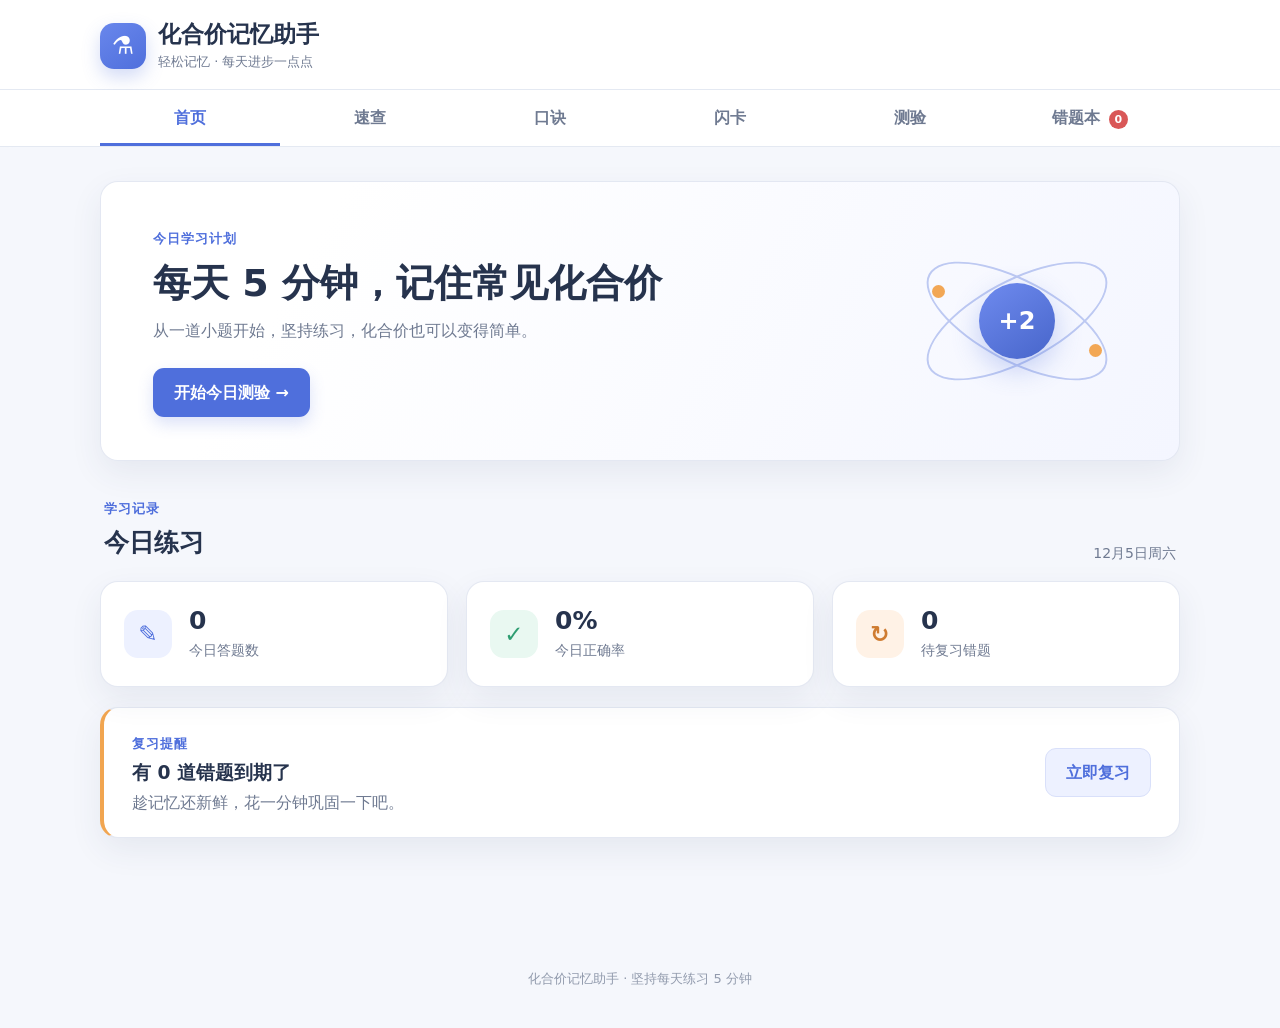
==== index.html @ 637865f2 "Build chemistry valence practice MVP" ====
<!doctype html>
<html lang="zh-CN">
<head>
  <meta charset="UTF-8">
  <meta name="viewport" content="width=device-width, initial-scale=1.0">
  <meta name="description" content="面向初中生的化合价速查、背诵与测验工具">
  <title>化合价记忆助手</title>
  <link rel="stylesheet" href="style.css">
</head>
<body>
  <header class="app-header">
    <div class="brand">
      <span class="brand-icon" aria-hidden="true">⚗</span>
      <div>
        <h1>化合价记忆助手</h1>
        <p>轻松记忆 · 每天进步一点点</p>
      </div>
    </div>
  </header>

  <nav class="tab-bar" aria-label="主要功能">
    <div class="tab-scroll">
      <button class="tab active" data-tab="home" aria-selected="true">首页</button>
      <button class="tab" data-tab="reference" aria-selected="false">速查</button>
      <button class="tab" data-tab="mnemonic" aria-selected="false">口诀</button>
      <button class="tab" data-tab="flashcards" aria-selected="false">闪卡</button>
      <button class="tab" data-tab="quiz" aria-selected="false">测验</button>
      <button class="tab" data-tab="mistakes" aria-selected="false">
        错题本 <span id="mistake-badge" class="tab-badge" hidden>0</span>
      </button>
    </div>
  </nav>

  <main class="container">
    <section id="home" class="page active" aria-labelledby="home-title">
      <div class="hero card">
        <div class="hero-copy">
          <span class="eyebrow">今日学习计划</span>
          <h2 id="home-title">每天 5 分钟，记住常见化合价</h2>
          <p>从一道小题开始，坚持练习，化合价也可以变得简单。</p>
          <button class="button primary" id="start-quiz">开始今日测验 <span>→</span></button>
        </div>
        <div class="hero-visual" aria-hidden="true">
          <div class="atom-orbit orbit-one"></div>
          <div class="atom-orbit orbit-two"></div>
          <div class="atom-core">+2</div>
          <span class="electron e-one"></span>
          <span class="electron e-two"></span>
        </div>
      </div>

      <div class="section-heading">
        <div>
          <span class="eyebrow">学习记录</span>
          <h2>今日练习</h2>
        </div>
        <span id="today-date" class="date-label"></span>
      </div>
      <div class="stats-grid">
        <article class="stat-card card">
          <div class="stat-icon blue">✎</div>
          <div><strong id="today-total">0</strong><span>今日答题数</span></div>
        </article>
        <article class="stat-card card">
          <div class="stat-icon green">✓</div>
          <div><strong id="today-accuracy">0%</strong><span>今日正确率</span></div>
        </article>
        <article class="stat-card card">
          <div class="stat-icon orange">↻</div>
          <div><strong id="mistake-total">0</strong><span>待复习错题</span></div>
        </article>
      </div>

      <div id="due-review-card" class="due-card card" hidden>
        <div>
          <span class="eyebrow">复习提醒</span>
          <h3>有 <span id="due-count">0</span> 道错题到期了</h3>
          <p>趁记忆还新鲜，花一分钟巩固一下吧。</p>
        </div>
        <button class="button secondary" id="review-due">立即复习</button>
      </div>
    </section>

    <section id="reference" class="page" aria-labelledby="reference-title">
      <div class="page-intro">
        <span class="eyebrow">随用随查</span>
        <h2 id="reference-title">化合价速查表</h2>
        <p>按类别整理常见元素和原子团，颜色帮助你快速区分正负价。</p>
      </div>
      <div id="reference-content"></div>
    </section>

    <section id="mnemonic" class="page" aria-labelledby="mnemonic-title">
      <div class="page-intro intro-row">
        <div>
          <span class="eyebrow">朗读三遍更好记</span>
          <h2 id="mnemonic-title">化合价口诀</h2>
          <p>先尝试自己回忆，再打开解释检查。</p>
        </div>
        <button class="button ghost" id="toggle-explanations">隐藏全部解释</button>
      </div>
      <div id="mnemonic-list" class="mnemonic-list"></div>
      <aside class="tip-card">
        <strong>背诵小技巧</strong>
        <p>口诀记的是常见化合价，遇到可变价元素时还要结合具体化合物判断。</p>
      </aside>
    </section>

    <section id="flashcards" class="page" aria-labelledby="flashcard-title">
      <div class="page-intro centered">
        <span class="eyebrow">快速自测</span>
        <h2 id="flashcard-title">翻一翻，记一记</h2>
        <p>看到符号后先在心里回答，再点击显示答案。</p>
      </div>
      <div class="study-panel">
        <div class="flashcard" id="flashcard">
          <span id="flash-type" class="chip">常见元素</span>
          <div id="flash-symbol" class="flash-symbol">Na</div>
          <div id="flash-name" class="flash-name">钠</div>
          <div id="flash-answer" class="flash-answer" hidden>
            <span>常见化合价</span>
            <strong>+1</strong>
          </div>
          <p id="flash-prompt" class="flash-prompt">它的常见化合价是什么？</p>
        </div>
        <button id="show-answer" class="button primary wide">显示答案</button>
        <div id="flash-actions" class="button-row" hidden>
          <button id="flash-known" class="button success">记住了</button>
          <button id="flash-unknown" class="button warning">不熟悉</button>
          <button id="flash-next" class="button secondary">下一张</button>
        </div>
        <p id="flash-feedback" class="inline-feedback" aria-live="polite"></p>
      </div>
    </section>

    <section id="quiz" class="page" aria-labelledby="quiz-title">
      <div class="page-intro intro-row">
        <div>
          <span class="eyebrow">填空挑战</span>
          <h2 id="quiz-title">化合价测验</h2>
          <p id="quiz-source">随机抽题，认真填写每一个正负号。</p>
        </div>
        <div class="quiz-stats">
          <span>连续答对 <strong id="quiz-streak">0</strong></span>
          <span>正确率 <strong id="quiz-accuracy">0%</strong></span>
          <span>共 <strong id="quiz-total">0</strong> 题</span>
        </div>
      </div>

      <div class="quiz-card card">
        <span id="quiz-type" class="chip">常见元素</span>
        <p class="question-label">请填写下面项目的常见化合价</p>
        <div id="quiz-symbol" class="quiz-symbol">Na</div>
        <div id="quiz-name" class="quiz-name">钠</div>
        <label for="quiz-input">你的答案</label>
        <input id="quiz-input" type="text" inputmode="text" autocomplete="off"
               placeholder="例如：+1 或 +2/+3">
        <p class="input-help">可变价可用 “/”、逗号或空格分隔</p>
        <div id="quiz-feedback" class="feedback" hidden aria-live="polite"></div>
        <button id="submit-answer" class="button primary wide">提交答案</button>
        <button id="next-question" class="button secondary wide" hidden>下一题</button>
      </div>
    </section>

    <section id="mistakes" class="page" aria-labelledby="mistakes-title">
      <div class="page-intro intro-row">
        <div>
          <span class="eyebrow">遗忘曲线复习</span>
          <h2 id="mistakes-title">错题本</h2>
          <p>系统会根据掌握程度，自动安排合适的复习时间。</p>
        </div>
        <div class="legend">
          <span><i class="dot due"></i>待复习</span>
          <span><i class="dot waiting"></i>未到期</span>
        </div>
      </div>
      <div id="mistakes-list" class="mistakes-list"></div>
      <div id="empty-mistakes" class="empty-state card" hidden>
        <div class="empty-icon">✓</div>
        <h3>暂时没有错题</h3>
        <p>太棒了！继续练习，保持现在的状态吧。</p>
        <button class="button primary" data-go-tab="quiz">去做测验</button>
      </div>
    </section>
  </main>

  <footer>
    <p>化合价记忆助手 · 坚持每天练习 5 分钟</p>
  </footer>
  <script src="app.js"></script>
</body>
</html>
---- style.css ----
:root {
  --primary: #4f6fdc;
  --primary-dark: #3d59bd;
  --primary-soft: #edf1ff;
  --ink: #26334d;
  --muted: #6f7a91;
  --line: #e4e9f2;
  --surface: #ffffff;
  --background: #f5f7fc;
  --green: #2e9d71;
  --green-soft: #e9f8f1;
  --red: #d95757;
  --red-soft: #fff0f0;
  --yellow: #b97816;
  --yellow-soft: #fff7e5;
  --shadow: 0 12px 32px rgba(45, 59, 96, 0.08);
  --radius: 18px;
}

* { box-sizing: border-box; }

html { scroll-behavior: smooth; }

body {
  margin: 0;
  color: var(--ink);
  background: var(--background);
  font-family: "PingFang SC", "Microsoft YaHei", system-ui, -apple-system, sans-serif;
  line-height: 1.6;
}

button, input { font: inherit; }
button { cursor: pointer; }

.app-header {
  background: var(--surface);
  border-bottom: 1px solid var(--line);
}

.brand {
  width: min(1080px, calc(100% - 32px));
  margin: auto;
  padding: 20px 0 16px;
  display: flex;
  align-items: center;
  gap: 12px;
}

.brand-icon {
  width: 46px;
  height: 46px;
  display: grid;
  place-items: center;
  border-radius: 14px;
  color: white;
  background: linear-gradient(145deg, #6987ec, var(--primary));
  font-size: 25px;
  box-shadow: 0 8px 18px rgba(79, 111, 220, .25);
}

.brand h1 { margin: 0; font-size: 23px; line-height: 1.3; }
.brand p { margin: 2px 0 0; color: var(--muted); font-size: 13px; }

.tab-bar {
  position: sticky;
  top: 0;
  z-index: 20;
  background: rgba(255,255,255,.96);
  border-bottom: 1px solid var(--line);
  backdrop-filter: blur(8px);
}

.tab-scroll {
  width: min(1080px, 100%);
  margin: auto;
  display: flex;
  overflow-x: auto;
  scrollbar-width: none;
}
.tab-scroll::-webkit-scrollbar { display: none; }

.tab {
  position: relative;
  flex: 1;
  min-width: 84px;
  padding: 15px 14px 13px;
  color: var(--muted);
  background: transparent;
  border: 0;
  border-bottom: 3px solid transparent;
  font-weight: 600;
  white-space: nowrap;
}

.tab:hover { color: var(--primary); background: #fafbff; }
.tab.active { color: var(--primary); border-bottom-color: var(--primary); }

.tab-badge {
  display: inline-grid;
  place-items: center;
  min-width: 19px;
  height: 19px;
  margin-left: 3px;
  padding: 0 5px;
  border-radius: 10px;
  color: white;
  background: var(--red);
  font-size: 11px;
}

.container {
  width: min(1080px, calc(100% - 32px));
  min-height: calc(100vh - 220px);
  margin: 34px auto 70px;
}

.page { display: none; }
.page.active { display: block; animation: appear .2s ease-out; }
@keyframes appear { from { opacity: .35; transform: translateY(4px); } }

.card {
  background: var(--surface);
  border: 1px solid rgba(225, 230, 241, .9);
  border-radius: var(--radius);
  box-shadow: var(--shadow);
}

.hero {
  min-height: 280px;
  padding: 42px 52px;
  display: flex;
  align-items: center;
  justify-content: space-between;
  overflow: hidden;
  background: linear-gradient(120deg, #fff 20%, #f4f6ff 100%);
}

.hero-copy { max-width: 610px; position: relative; z-index: 2; }
.eyebrow {
  color: var(--primary);
  font-size: 13px;
  font-weight: 700;
  letter-spacing: .08em;
}

.hero h2 { margin: 7px 0 9px; font-size: clamp(27px, 4vw, 38px); line-height: 1.35; }
.hero p, .page-intro p { margin: 0 0 24px; color: var(--muted); }

.hero-visual {
  position: relative;
  flex: 0 0 220px;
  height: 190px;
  margin-left: 25px;
}

.atom-core {
  position: absolute;
  inset: 0;
  width: 76px;
  height: 76px;
  margin: auto;
  display: grid;
  place-items: center;
  border-radius: 50%;
  color: white;
  background: linear-gradient(145deg, #6f8bef, #4765ca);
  font-size: 24px;
  font-weight: 800;
  box-shadow: 0 10px 28px rgba(79,111,220,.32);
}

.atom-orbit {
  position: absolute;
  inset: 0;
  margin: auto;
  width: 200px;
  height: 82px;
  border: 2px solid #bdc9f2;
  border-radius: 50%;
}
.orbit-one { transform: rotate(28deg); }
.orbit-two { transform: rotate(-28deg); }
.electron { position: absolute; width: 13px; height: 13px; border-radius: 50%; background: #f2a755; }
.e-one { left: 25px; top: 59px; }
.e-two { right: 25px; bottom: 59px; }

.button {
  padding: 11px 20px;
  border: 1px solid transparent;
  border-radius: 11px;
  font-weight: 700;
  transition: transform .15s, background .15s, box-shadow .15s;
}
.button:hover { transform: translateY(-1px); }
.button:disabled { cursor: not-allowed; opacity: .6; transform: none; }
.button.primary { color: white; background: var(--primary); box-shadow: 0 7px 16px rgba(79,111,220,.2); }
.button.primary:hover { background: var(--primary-dark); }
.button.secondary { color: var(--primary); background: var(--primary-soft); border-color: #d9e0fa; }
.button.success { color: var(--green); background: var(--green-soft); }
.button.warning { color: var(--yellow); background: var(--yellow-soft); }
.button.ghost { color: var(--primary); background: white; border-color: var(--line); }
.button.danger-ghost { color: var(--red); background: white; border-color: #f1dede; }
.button.wide { width: 100%; }

.section-heading, .intro-row {
  display: flex;
  align-items: flex-end;
  justify-content: space-between;
  gap: 20px;
}
.section-heading { margin: 34px 4px 16px; }
.section-heading h2, .page-intro h2 { margin: 2px 0; font-size: 25px; }
.date-label { color: var(--muted); font-size: 14px; }

.stats-grid { display: grid; grid-template-columns: repeat(3, 1fr); gap: 18px; }
.stat-card { padding: 23px; display: flex; align-items: center; gap: 17px; }
.stat-icon {
  width: 48px;
  height: 48px;
  display: grid;
  place-items: center;
  border-radius: 14px;
  font-size: 23px;
  font-weight: bold;
}
.stat-icon.blue { color: var(--primary); background: var(--primary-soft); }
.stat-icon.green { color: var(--green); background: var(--green-soft); }
.stat-icon.orange { color: #cf7c31; background: #fff2e6; }
.stat-card strong { display: block; font-size: 25px; line-height: 1.3; }
.stat-card span { color: var(--muted); font-size: 14px; }

.due-card {
  margin-top: 20px;
  padding: 22px 28px;
  display: flex;
  align-items: center;
  justify-content: space-between;
  border-left: 4px solid #f1a550;
}
.due-card h3 { margin: 2px 0; }
.due-card p { margin: 0; color: var(--muted); }

.page-intro { margin: 3px 4px 30px; }
.page-intro.centered { text-align: center; }
.page-intro.centered p { margin-bottom: 0; }

.reference-section { margin-bottom: 32px; }
.category-title { display: flex; align-items: center; gap: 10px; margin: 0 0 15px 3px; }
.category-title h3 { margin: 0; font-size: 19px; }
.category-title span { color: var(--muted); font-size: 13px; }
.reference-grid { display: grid; grid-template-columns: repeat(5, 1fr); gap: 13px; }
.reference-card {
  position: relative;
  min-height: 145px;
  padding: 20px 15px 16px;
  text-align: center;
  background: white;
  border: 1px solid var(--line);
  border-radius: 15px;
  transition: transform .15s, box-shadow .15s;
}
.reference-card:hover { transform: translateY(-2px); box-shadow: var(--shadow); }
.reference-symbol { font-family: Georgia, serif; font-size: 32px; font-weight: bold; line-height: 1.2; }
.reference-name { color: var(--muted); font-size: 13px; }
.valence { margin-top: 12px; color: var(--primary); font-size: 18px; font-weight: 800; }
.variable-label {
  position: absolute;
  top: 8px;
  right: 8px;
  padding: 2px 6px;
  color: var(--yellow);
  background: var(--yellow-soft);
  border-radius: 7px;
  font-size: 10px;
}

.mnemonic-list { display: grid; gap: 14px; }
.mnemonic-card {
  padding: 20px 24px;
  display: grid;
  grid-template-columns: 42px 1fr auto;
  align-items: center;
  gap: 15px;
  background: white;
  border: 1px solid var(--line);
  border-radius: 15px;
}
.mnemonic-number {
  width: 38px;
  height: 38px;
  display: grid;
  place-items: center;
  color: var(--primary);
  background: var(--primary-soft);
  border-radius: 11px;
  font-weight: 800;
}
.mnemonic-line { margin: 0; font-size: 21px; font-weight: 800; letter-spacing: .08em; }
.mnemonic-explanation { margin: 4px 0 0; color: var(--muted); font-size: 14px; }
.mnemonic-card:nth-child(even) .mnemonic-number { color: var(--green); background: var(--green-soft); }
.tip-card {
  margin-top: 22px;
  padding: 18px 23px;
  color: #775c28;
  background: var(--yellow-soft);
  border: 1px solid #f2dfb9;
  border-radius: 14px;
}
.tip-card p { margin: 3px 0 0; }

.study-panel { width: min(540px, 100%); margin: 27px auto; }
.flashcard {
  min-height: 340px;
  margin-bottom: 18px;
  padding: 28px;
  display: flex;
  flex-direction: column;
  align-items: center;
  justify-content: center;
  background: white;
  border: 1px solid var(--line);
  border-radius: 22px;
  box-shadow: 0 18px 45px rgba(45,59,96,.1);
}
.chip {
  display: inline-block;
  padding: 4px 10px;
  color: var(--primary);
  background: var(--primary-soft);
  border-radius: 20px;
  font-size: 12px;
  font-weight: 700;
}
.flashcard .chip { position: absolute; align-self: flex-start; margin-top: -275px; }
.flash-symbol, .quiz-symbol { font-family: Georgia, serif; font-size: 76px; font-weight: bold; line-height: 1.15; }
.flash-name, .quiz-name { color: var(--muted); }
.flash-answer { margin-top: 21px; text-align: center; }
.flash-answer span { display: block; color: var(--muted); font-size: 13px; }
.flash-answer strong { color: var(--primary); font-size: 31px; }
.flash-prompt { margin: 17px 0 0; color: var(--muted); font-size: 14px; }
.button-row { display: grid; grid-template-columns: 1fr 1fr 1fr; gap: 10px; }
.inline-feedback { min-height: 25px; margin: 12px 0 0; text-align: center; color: var(--muted); }

.quiz-stats {
  display: flex;
  gap: 10px;
  flex-wrap: wrap;
}
.quiz-stats span { padding: 7px 11px; color: var(--muted); background: white; border: 1px solid var(--line); border-radius: 9px; font-size: 13px; }
.quiz-stats strong { color: var(--primary); }
.quiz-card { width: min(600px, 100%); margin: 10px auto; padding: 34px 44px 40px; text-align: center; }
.question-label { margin: 24px 0 4px; color: var(--muted); }
.quiz-name { margin-bottom: 27px; }
.quiz-card label { display: block; margin-bottom: 8px; text-align: left; font-size: 14px; font-weight: 700; }
.quiz-card input {
  width: 100%;
  padding: 14px;
  color: var(--ink);
  background: #fafbfe;
  border: 2px solid var(--line);
  border-radius: 11px;
  outline: none;
  text-align: center;
  font-size: 18px;
}
.quiz-card input:focus { border-color: #9eafea; box-shadow: 0 0 0 4px var(--primary-soft); }
.input-help { margin: 6px 0 18px; color: var(--muted); text-align: left; font-size: 12px; }
.feedback { margin: 0 0 16px; padding: 12px 15px; border-radius: 10px; font-weight: 700; }
.feedback.correct { color: var(--green); background: var(--green-soft); }
.feedback.incorrect { color: var(--red); background: var(--red-soft); }
.feedback.partial { color: var(--yellow); background: var(--yellow-soft); }
#next-question { margin-top: 10px; }

.legend { display: flex; gap: 15px; color: var(--muted); font-size: 13px; }
.dot { display: inline-block; width: 8px; height: 8px; margin-right: 5px; border-radius: 50%; }
.dot.due { background: var(--red); }
.dot.waiting { background: #8b9ac5; }
.mistakes-list { display: grid; gap: 13px; }
.mistake-card {
  display: grid;
  grid-template-columns: 80px 1fr auto;
  align-items: center;
  gap: 20px;
  padding: 20px 23px;
  background: white;
  border: 1px solid var(--line);
  border-left: 4px solid #9aa8cf;
  border-radius: 15px;
}
.mistake-card.is-due { border-left-color: var(--red); }
.mistake-symbol { text-align: center; font-family: Georgia, serif; font-size: 34px; font-weight: bold; }
.mistake-info h3 { margin: 0; font-size: 16px; }
.mistake-info p { margin: 3px 0 7px; color: var(--muted); font-size: 13px; }
.review-progress { display: flex; align-items: center; gap: 8px; }
.level-bar { width: 130px; height: 6px; overflow: hidden; background: #ebedf4; border-radius: 5px; }
.level-fill { height: 100%; background: var(--green); border-radius: 5px; }
.review-progress span { color: var(--muted); font-size: 11px; }
.mistake-actions { display: flex; gap: 8px; }
.mistake-actions .button { padding: 8px 13px; font-size: 13px; }
.empty-state { padding: 60px 20px; text-align: center; }
.empty-icon { width: 58px; height: 58px; margin: auto; display: grid; place-items: center; border-radius: 50%; color: var(--green); background: var(--green-soft); font-size: 28px; }
.empty-state h3 { margin-bottom: 3px; }
.empty-state p { margin: 0 0 20px; color: var(--muted); }

footer { padding: 25px; color: #929bad; text-align: center; font-size: 13px; }

@media (max-width: 800px) {
  .hero { padding: 35px; }
  .hero-visual { flex-basis: 170px; transform: scale(.8); }
  .reference-grid { grid-template-columns: repeat(3, 1fr); }
  .stats-grid { gap: 10px; }
  .stat-card { padding: 17px 13px; gap: 10px; }
  .stat-icon { width: 40px; height: 40px; }
  .mistake-card { grid-template-columns: 65px 1fr; }
  .mistake-actions { grid-column: 1 / -1; justify-content: flex-end; }
}

@media (max-width: 600px) {
  .brand { padding: 14px 0 12px; }
  .brand-icon { width: 40px; height: 40px; font-size: 21px; }
  .brand h1 { font-size: 19px; }
  .container { width: min(100% - 22px, 1080px); margin-top: 22px; }
  .hero { min-height: 0; padding: 28px 23px; }
  .hero h2 { font-size: 27px; }
  .hero-visual { display: none; }
  .stats-grid { grid-template-columns: 1fr; }
  .stat-card { padding: 16px 20px; }
  .section-heading, .intro-row { align-items: flex-start; flex-direction: column; }
  .page-intro { margin-bottom: 22px; }
  .page-intro p { margin-bottom: 0; }
  .due-card { align-items: flex-start; flex-direction: column; gap: 16px; }
  .reference-grid { grid-template-columns: repeat(2, 1fr); gap: 9px; }
  .reference-card { min-height: 135px; }
  .mnemonic-card { grid-template-columns: 35px 1fr; padding: 17px 15px; gap: 11px; }
  .mnemonic-number { width: 34px; height: 34px; }
  .mnemonic-line { font-size: 18px; }
  .mnemonic-card > .button { grid-column: 2; justify-self: start; padding: 5px 10px; font-size: 12px; }
  .flashcard { min-height: 315px; }
  .flashcard .chip { margin-top: -250px; }
  .button-row { grid-template-columns: 1fr 1fr; }
  #flash-next { grid-column: 1 / -1; }
  .quiz-card { padding: 27px 20px 30px; }
  .quiz-stats { width: 100%; }
  .quiz-stats span { flex: 1; text-align: center; white-space: nowrap; }
  .mistake-card { grid-template-columns: 58px 1fr; padding: 17px 14px; gap: 12px; }
  .mistake-symbol { font-size: 29px; }
  .mistake-actions { justify-content: stretch; }
  .mistake-actions .button { flex: 1; }
  .legend { margin-top: -8px; }
}
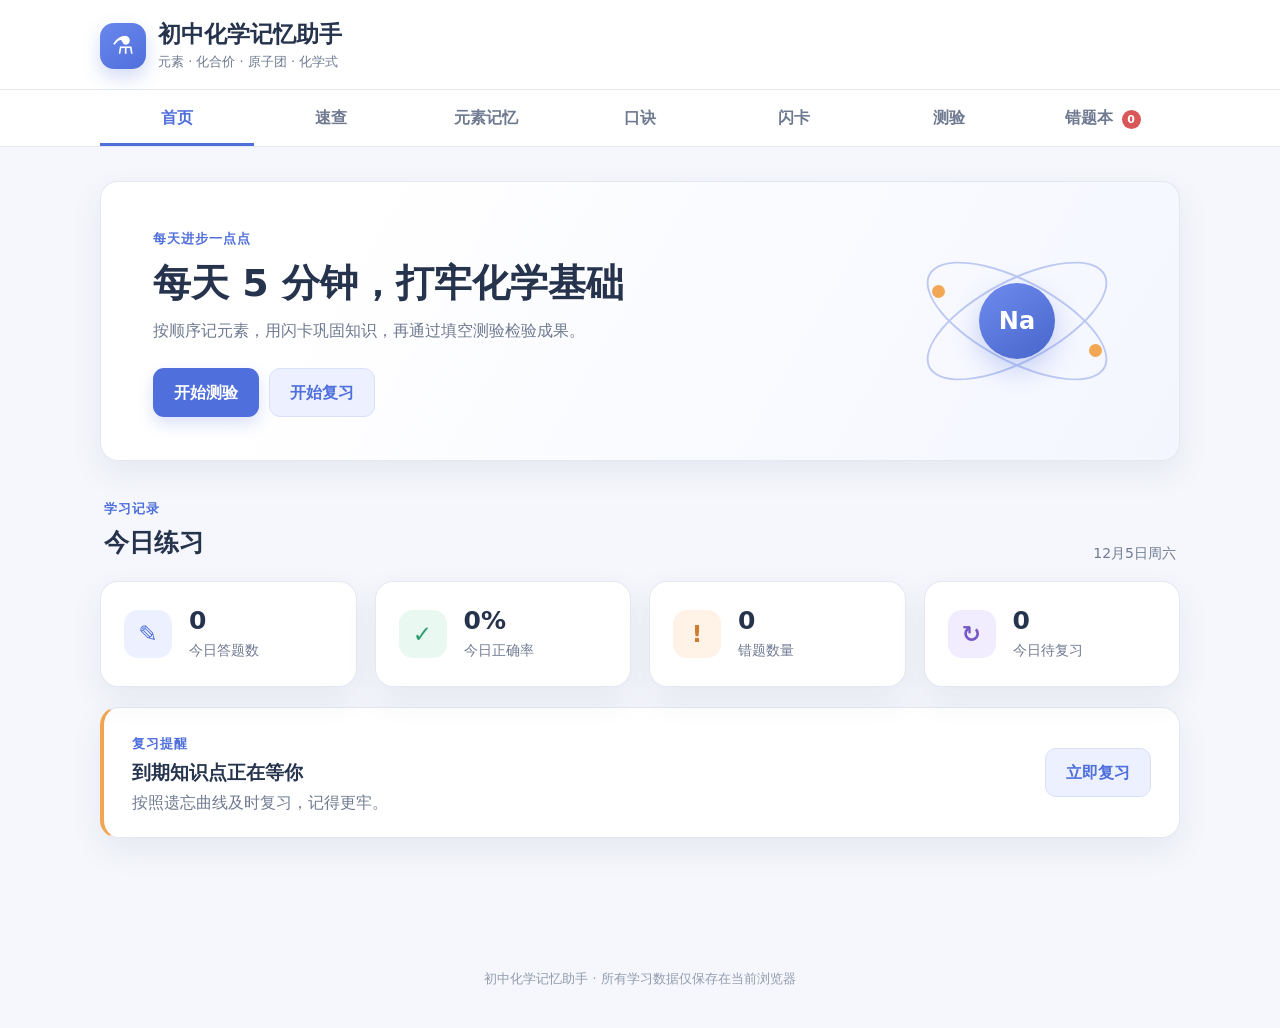
==== commit f4358770: "Expand app into complete chemistry memory MVP" ====
--- a/index.html
+++ b/index.html
@@ -3,125 +3,126 @@
 <head>
   <meta charset="UTF-8">
   <meta name="viewport" content="width=device-width, initial-scale=1.0">
-  <meta name="description" content="面向初中生的化合价速查、背诵与测验工具">
-  <title>化合价记忆助手</title>
+  <meta name="description" content="面向初中生的元素、化合价、原子团和化学式记忆工具">
+  <title>初中化学记忆助手</title>
   <link rel="stylesheet" href="style.css">
 </head>
 <body>
   <header class="app-header">
     <div class="brand">
       <span class="brand-icon" aria-hidden="true">⚗</span>
-      <div>
-        <h1>化合价记忆助手</h1>
-        <p>轻松记忆 · 每天进步一点点</p>
-      </div>
+      <div><h1>初中化学记忆助手</h1><p>元素 · 化合价 · 原子团 · 化学式</p></div>
     </div>
   </header>
 
   <nav class="tab-bar" aria-label="主要功能">
     <div class="tab-scroll">
-      <button class="tab active" data-tab="home" aria-selected="true">首页</button>
-      <button class="tab" data-tab="reference" aria-selected="false">速查</button>
-      <button class="tab" data-tab="mnemonic" aria-selected="false">口诀</button>
-      <button class="tab" data-tab="flashcards" aria-selected="false">闪卡</button>
-      <button class="tab" data-tab="quiz" aria-selected="false">测验</button>
-      <button class="tab" data-tab="mistakes" aria-selected="false">
-        错题本 <span id="mistake-badge" class="tab-badge" hidden>0</span>
-      </button>
+      <button class="tab active" data-tab="home">首页</button>
+      <button class="tab" data-tab="reference">速查</button>
+      <button class="tab" data-tab="elements">元素记忆</button>
+      <button class="tab" data-tab="mnemonic">口诀</button>
+      <button class="tab" data-tab="flashcards">闪卡</button>
+      <button class="tab" data-tab="quiz">测验</button>
+      <button class="tab" data-tab="mistakes">错题本 <span id="mistake-badge" class="tab-badge" hidden>0</span></button>
     </div>
   </nav>
 
   <main class="container">
-    <section id="home" class="page active" aria-labelledby="home-title">
+    <section id="home" class="page active">
       <div class="hero card">
         <div class="hero-copy">
-          <span class="eyebrow">今日学习计划</span>
-          <h2 id="home-title">每天 5 分钟，记住常见化合价</h2>
-          <p>从一道小题开始，坚持练习，化合价也可以变得简单。</p>
-          <button class="button primary" id="start-quiz">开始今日测验 <span>→</span></button>
+          <span class="eyebrow">每天进步一点点</span>
+          <h2>每天 5 分钟，打牢化学基础</h2>
+          <p>按顺序记元素，用闪卡巩固知识，再通过填空测验检验成果。</p>
+          <div class="hero-actions">
+            <button class="button primary" data-go-tab="quiz">开始测验</button>
+            <button class="button secondary" id="start-review">开始复习</button>
+          </div>
         </div>
         <div class="hero-visual" aria-hidden="true">
-          <div class="atom-orbit orbit-one"></div>
-          <div class="atom-orbit orbit-two"></div>
-          <div class="atom-core">+2</div>
-          <span class="electron e-one"></span>
-          <span class="electron e-two"></span>
+          <div class="atom-orbit orbit-one"></div><div class="atom-orbit orbit-two"></div>
+          <div class="atom-core">Na</div><span class="electron e-one"></span><span class="electron e-two"></span>
         </div>
       </div>
-
-      <div class="section-heading">
-        <div>
-          <span class="eyebrow">学习记录</span>
-          <h2>今日练习</h2>
-        </div>
-        <span id="today-date" class="date-label"></span>
+      <div class="section-heading"><div><span class="eyebrow">学习记录</span><h2>今日练习</h2></div><span id="today-date" class="date-label"></span></div>
+      <div class="stats-grid stats-four">
+        <article class="stat-card card"><div class="stat-icon blue">✎</div><div><strong id="today-total">0</strong><span>今日答题数</span></div></article>
+        <article class="stat-card card"><div class="stat-icon green">✓</div><div><strong id="today-accuracy">0%</strong><span>今日正确率</span></div></article>
+        <article class="stat-card card"><div class="stat-icon orange">!</div><div><strong id="mistake-total">0</strong><span>错题数量</span></div></article>
+        <article class="stat-card card"><div class="stat-icon purple">↻</div><div><strong id="due-count">0</strong><span>今日待复习</span></div></article>
       </div>
-      <div class="stats-grid">
-        <article class="stat-card card">
-          <div class="stat-icon blue">✎</div>
-          <div><strong id="today-total">0</strong><span>今日答题数</span></div>
-        </article>
-        <article class="stat-card card">
-          <div class="stat-icon green">✓</div>
-          <div><strong id="today-accuracy">0%</strong><span>今日正确率</span></div>
-        </article>
-        <article class="stat-card card">
-          <div class="stat-icon orange">↻</div>
-          <div><strong id="mistake-total">0</strong><span>待复习错题</span></div>
-        </article>
-      </div>
-
       <div id="due-review-card" class="due-card card" hidden>
-        <div>
-          <span class="eyebrow">复习提醒</span>
-          <h3>有 <span id="due-count">0</span> 道错题到期了</h3>
-          <p>趁记忆还新鲜，花一分钟巩固一下吧。</p>
-        </div>
-        <button class="button secondary" id="review-due">立即复习</button>
+        <div><span class="eyebrow">复习提醒</span><h3>到期知识点正在等你</h3><p>按照遗忘曲线及时复习，记得更牢。</p></div>
+        <button class="button secondary" data-go-tab="quiz">立即复习</button>
       </div>
     </section>
 
-    <section id="reference" class="page" aria-labelledby="reference-title">
-      <div class="page-intro">
-        <span class="eyebrow">随用随查</span>
-        <h2 id="reference-title">化合价速查表</h2>
-        <p>按类别整理常见元素和原子团，颜色帮助你快速区分正负价。</p>
+    <section id="reference" class="page">
+      <div class="page-intro"><span class="eyebrow">只查资料，不做训练</span><h2>化学知识速查</h2><p>搜索名称或符号，也可以按知识类别筛选。</p></div>
+      <div class="reference-toolbar card">
+        <label class="search-box"><span>⌕</span><input id="reference-search" type="search" placeholder="搜索：铁、Fe、硫酸根、H2O…"></label>
+        <div id="reference-filters" class="filter-row">
+          <button class="filter active" data-filter="all">全部</button>
+          <button class="filter" data-filter="fixed">固定价</button>
+          <button class="filter" data-filter="variable">可变价</button>
+          <button class="filter" data-filter="radical">原子团</button>
+          <button class="filter" data-filter="formula">化学式</button>
+        </div>
       </div>
       <div id="reference-content"></div>
+      <div id="reference-empty" class="empty-state card" hidden><div class="empty-icon">⌕</div><h3>没有找到相关内容</h3><p>换一个关键词或分类试试。</p></div>
     </section>
 
-    <section id="mnemonic" class="page" aria-labelledby="mnemonic-title">
+    <section id="elements" class="page">
+      <div class="page-intro"><span class="eyebrow">前 20 号元素</span><h2>元素顺序记忆</h2><p>先看顺序卡片，再做填空与顺序挑战，三种训练互不混淆。</p></div>
+      <div class="element-controls card">
+        <strong>顺序卡片</strong>
+        <label><input type="checkbox" id="hide-number"> 隐藏序号</label>
+        <label><input type="checkbox" id="hide-symbol"> 隐藏符号</label>
+        <label><input type="checkbox" id="hide-name"> 隐藏中文</label>
+      </div>
+      <div id="element-grid" class="element-grid"></div>
+      <div class="element-training-grid">
+        <article class="training-card card">
+          <span class="chip">顺序填空</span>
+          <div class="mini-progress" id="element-progress">本轮进度：0 / 0</div>
+          <h3 id="element-question">第 8 号元素是？</h3>
+          <input id="element-answer" class="answer-input" autocomplete="off" placeholder="填写答案">
+          <div id="element-feedback" class="feedback" hidden></div>
+          <button id="element-submit" class="button primary wide">提交</button>
+          <button id="element-next" class="button secondary wide" hidden>下一题</button>
+        </article>
+        <article class="training-card card">
+          <span class="chip challenge-chip">顺序挑战</span>
+          <div class="mini-progress" id="sequence-progress">本轮进度：0 / 0</div>
+          <h3 id="sequence-question">H → He → ___ → Be</h3>
+          <input id="sequence-answer" class="answer-input" autocomplete="off" placeholder="填写缺少的元素符号">
+          <div id="sequence-feedback" class="feedback" hidden></div>
+          <button id="sequence-submit" class="button primary wide">提交</button>
+          <button id="sequence-next" class="button secondary wide" hidden>下一题</button>
+        </article>
+      </div>
+    </section>
+
+    <section id="mnemonic" class="page">
       <div class="page-intro intro-row">
-        <div>
-          <span class="eyebrow">朗读三遍更好记</span>
-          <h2 id="mnemonic-title">化合价口诀</h2>
-          <p>先尝试自己回忆，再打开解释检查。</p>
-        </div>
+        <div><span class="eyebrow">朗读三遍更好记</span><h2>化合价口诀</h2><p>先自己回忆，再展开解释检查。</p></div>
         <button class="button ghost" id="toggle-explanations">隐藏全部解释</button>
       </div>
       <div id="mnemonic-list" class="mnemonic-list"></div>
-      <aside class="tip-card">
-        <strong>背诵小技巧</strong>
-        <p>口诀记的是常见化合价，遇到可变价元素时还要结合具体化合物判断。</p>
-      </aside>
+      <aside class="tip-card"><strong>记忆提醒</strong><p>口诀记录的是常见化合价，具体物质中仍要根据化学式判断。</p></aside>
     </section>
 
-    <section id="flashcards" class="page" aria-labelledby="flashcard-title">
-      <div class="page-intro centered">
-        <span class="eyebrow">快速自测</span>
-        <h2 id="flashcard-title">翻一翻，记一记</h2>
-        <p>看到符号后先在心里回答，再点击显示答案。</p>
-      </div>
+    <section id="flashcards" class="page">
+      <div class="page-intro centered"><span class="eyebrow">快速记忆</span><h2>混合知识闪卡</h2><p>卡片来自化合价、原子团和常见化学式，每轮不重复。</p></div>
       <div class="study-panel">
-        <div class="flashcard" id="flashcard">
-          <span id="flash-type" class="chip">常见元素</span>
-          <div id="flash-symbol" class="flash-symbol">Na</div>
-          <div id="flash-name" class="flash-name">钠</div>
-          <div id="flash-answer" class="flash-answer" hidden>
-            <span>常见化合价</span>
-            <strong>+1</strong>
-          </div>
-          <p id="flash-prompt" class="flash-prompt">它的常见化合价是什么？</p>
+        <div class="round-progress"><span id="flash-round-label">普通学习</span><strong id="flash-progress">本轮进度：0 / 0</strong></div>
+        <div class="flashcard">
+          <span id="flash-type" class="chip">化合价</span>
+          <div id="flash-front" class="flash-symbol">Na</div>
+          <div id="flash-hint" class="flash-name">钠</div>
+          <div id="flash-answer" class="flash-answer" hidden><span>答案</span><strong>+1</strong></div>
+          <p id="flash-prompt" class="flash-prompt">先在心里回答，再显示答案</p>
         </div>
         <button id="show-answer" class="button primary wide">显示答案</button>
         <div id="flash-actions" class="button-row" hidden>
@@ -133,60 +134,42 @@
       </div>
     </section>
 
-    <section id="quiz" class="page" aria-labelledby="quiz-title">
+    <section id="quiz" class="page">
       <div class="page-intro intro-row">
-        <div>
-          <span class="eyebrow">填空挑战</span>
-          <h2 id="quiz-title">化合价测验</h2>
-          <p id="quiz-source">随机抽题，认真填写每一个正负号。</p>
-        </div>
+        <div><span class="eyebrow">核心填空训练</span><h2>综合测验</h2><p id="quiz-source">每轮覆盖全部题型，同一题不会重复。</p></div>
         <div class="quiz-stats">
+          <span><span id="quiz-round-label">普通测验</span> <strong id="quiz-progress">0 / 0</strong></span>
           <span>连续答对 <strong id="quiz-streak">0</strong></span>
           <span>正确率 <strong id="quiz-accuracy">0%</strong></span>
           <span>共 <strong id="quiz-total">0</strong> 题</span>
         </div>
       </div>
-
       <div class="quiz-card card">
-        <span id="quiz-type" class="chip">常见元素</span>
-        <p class="question-label">请填写下面项目的常见化合价</p>
-        <div id="quiz-symbol" class="quiz-symbol">Na</div>
-        <div id="quiz-name" class="quiz-name">钠</div>
+        <span id="quiz-type" class="chip">化合价</span>
+        <p class="question-label">请填写答案</p>
+        <div id="quiz-question" class="quiz-question">请填写 Fe 的常见化合价</div>
         <label for="quiz-input">你的答案</label>
-        <input id="quiz-input" type="text" inputmode="text" autocomplete="off"
-               placeholder="例如：+1 或 +2/+3">
-        <p class="input-help">可变价可用 “/”、逗号或空格分隔</p>
+        <input id="quiz-input" autocomplete="off" placeholder="请输入答案">
+        <p id="quiz-help" class="input-help">可变价可用 “/”、逗号或空格分隔</p>
         <div id="quiz-feedback" class="feedback" hidden aria-live="polite"></div>
         <button id="submit-answer" class="button primary wide">提交答案</button>
         <button id="next-question" class="button secondary wide" hidden>下一题</button>
       </div>
     </section>
 
-    <section id="mistakes" class="page" aria-labelledby="mistakes-title">
+    <section id="mistakes" class="page">
       <div class="page-intro intro-row">
-        <div>
-          <span class="eyebrow">遗忘曲线复习</span>
-          <h2 id="mistakes-title">错题本</h2>
-          <p>系统会根据掌握程度，自动安排合适的复习时间。</p>
-        </div>
-        <div class="legend">
-          <span><i class="dot due"></i>待复习</span>
-          <span><i class="dot waiting"></i>未到期</span>
-        </div>
+        <div><span class="eyebrow">遗忘曲线复习</span><h2>错题本</h2><p>到期错题会在综合测验中优先出现。</p></div>
+        <div class="legend"><span><i class="dot due"></i>待复习</span><span><i class="dot waiting"></i>未到期</span></div>
       </div>
       <div id="mistakes-list" class="mistakes-list"></div>
       <div id="empty-mistakes" class="empty-state card" hidden>
-        <div class="empty-icon">✓</div>
-        <h3>暂时没有错题</h3>
-        <p>太棒了！继续练习，保持现在的状态吧。</p>
+        <div class="empty-icon">✓</div><h3>暂时没有错题</h3><p>继续保持，可以去做一轮综合测验。</p>
         <button class="button primary" data-go-tab="quiz">去做测验</button>
       </div>
     </section>
   </main>
-
-  <footer>
-    <p>化合价记忆助手 · 坚持每天练习 5 分钟</p>
-  </footer>
+  <footer><p>初中化学记忆助手 · 所有学习数据仅保存在当前浏览器</p></footer>
   <script src="app.js"></script>
 </body>
 </html>
--- a/style.css
+++ b/style.css
@@ -145,6 +145,7 @@
 
 .hero h2 { margin: 7px 0 9px; font-size: clamp(27px, 4vw, 38px); line-height: 1.35; }
 .hero p, .page-intro p { margin: 0 0 24px; color: var(--muted); }
+.hero-actions { display: flex; gap: 10px; flex-wrap: wrap; }
 
 .hero-visual {
   position: relative;
@@ -213,6 +214,7 @@
 .date-label { color: var(--muted); font-size: 14px; }
 
 .stats-grid { display: grid; grid-template-columns: repeat(3, 1fr); gap: 18px; }
+.stats-grid.stats-four { grid-template-columns: repeat(4, 1fr); }
 .stat-card { padding: 23px; display: flex; align-items: center; gap: 17px; }
 .stat-icon {
   width: 48px;
@@ -226,6 +228,7 @@
 .stat-icon.blue { color: var(--primary); background: var(--primary-soft); }
 .stat-icon.green { color: var(--green); background: var(--green-soft); }
 .stat-icon.orange { color: #cf7c31; background: #fff2e6; }
+.stat-icon.purple { color: #7659c5; background: #f1edff; }
 .stat-card strong { display: block; font-size: 25px; line-height: 1.3; }
 .stat-card span { color: var(--muted); font-size: 14px; }
 
@@ -245,6 +248,30 @@
 .page-intro.centered p { margin-bottom: 0; }
 
 .reference-section { margin-bottom: 32px; }
+.reference-toolbar { margin-bottom: 28px; padding: 18px; }
+.search-box {
+  display: flex;
+  align-items: center;
+  gap: 9px;
+  padding: 0 14px;
+  background: #f8f9fd;
+  border: 2px solid var(--line);
+  border-radius: 12px;
+}
+.search-box:focus-within { border-color: #aab9ed; box-shadow: 0 0 0 4px var(--primary-soft); }
+.search-box span { color: var(--muted); font-size: 22px; }
+.search-box input { width: 100%; padding: 12px 0; border: 0; outline: 0; background: transparent; color: var(--ink); }
+.filter-row { display: flex; gap: 8px; margin-top: 13px; overflow-x: auto; scrollbar-width: none; }
+.filter {
+  flex: 0 0 auto;
+  padding: 7px 13px;
+  color: var(--muted);
+  background: white;
+  border: 1px solid var(--line);
+  border-radius: 20px;
+  font-weight: 600;
+}
+.filter.active { color: white; background: var(--primary); border-color: var(--primary); }
 .category-title { display: flex; align-items: center; gap: 10px; margin: 0 0 15px 3px; }
 .category-title h3 { margin: 0; font-size: 19px; }
 .category-title span { color: var(--muted); font-size: 13px; }
@@ -259,6 +286,20 @@
   border-radius: 15px;
   transition: transform .15s, box-shadow .15s;
 }
+.reference-card.variable { border-top: 3px solid #eba64d; }
+.reference-card.radical { border-top: 3px solid #58ae8a; }
+.reference-card.formula { border-top: 3px solid #8c73d2; }
+.reference-card.frequent { background: #fffbf3; border-color: #f2dfb9; }
+.reference-tag {
+  position: absolute;
+  top: 8px;
+  right: 8px;
+  padding: 2px 7px;
+  color: var(--primary);
+  background: var(--primary-soft);
+  border-radius: 8px;
+  font-size: 10px;
+}
 .reference-card:hover { transform: translateY(-2px); box-shadow: var(--shadow); }
 .reference-symbol { font-family: Georgia, serif; font-size: 32px; font-weight: bold; line-height: 1.2; }
 .reference-name { color: var(--muted); font-size: 13px; }
@@ -308,7 +349,61 @@
 }
 .tip-card p { margin: 3px 0 0; }
 
+.element-controls {
+  margin-bottom: 16px;
+  padding: 15px 20px;
+  display: flex;
+  align-items: center;
+  gap: 22px;
+  flex-wrap: wrap;
+}
+.element-controls strong { margin-right: auto; }
+.element-controls label { color: var(--muted); font-size: 14px; cursor: pointer; }
+.element-grid { display: grid; grid-template-columns: repeat(10, 1fr); gap: 9px; }
+.element-card {
+  min-height: 112px;
+  padding: 10px 7px;
+  display: flex;
+  flex-direction: column;
+  align-items: center;
+  justify-content: center;
+  background: white;
+  border: 1px solid var(--line);
+  border-radius: 14px;
+}
+.element-card span { align-self: flex-start; color: var(--muted); font-size: 11px; }
+.element-card strong { font-family: Georgia, serif; font-size: 29px; }
+.element-card small { color: var(--muted); }
+.memory-hidden { color: transparent !important; background: #edf0f7; border-radius: 5px; user-select: none; }
+.element-training-grid { margin-top: 22px; display: grid; grid-template-columns: 1fr 1fr; gap: 18px; }
+.training-card { padding: 25px; }
+.training-card h3 { min-height: 58px; margin: 23px 0 13px; font-size: 20px; }
+.challenge-chip { color: #7d5ec7; background: #f1edff; }
+.mini-progress { float: right; color: var(--muted); font-size: 12px; }
+.answer-input {
+  width: 100%;
+  margin-bottom: 12px;
+  padding: 12px;
+  text-align: center;
+  color: var(--ink);
+  background: #fafbfe;
+  border: 2px solid var(--line);
+  border-radius: 10px;
+  outline: 0;
+}
+.answer-input:focus { border-color: #9eafea; box-shadow: 0 0 0 4px var(--primary-soft); }
+.training-card .feedback { margin-bottom: 12px; }
+.training-card .button + .button { margin-top: 8px; }
+
 .study-panel { width: min(540px, 100%); margin: 27px auto; }
+.round-progress {
+  margin: 0 4px 10px;
+  display: flex;
+  justify-content: space-between;
+  color: var(--muted);
+  font-size: 13px;
+}
+.round-progress strong { color: var(--primary); }
 .flashcard {
   min-height: 340px;
   margin-bottom: 18px;
@@ -351,6 +446,7 @@
 .quiz-card { width: min(600px, 100%); margin: 10px auto; padding: 34px 44px 40px; text-align: center; }
 .question-label { margin: 24px 0 4px; color: var(--muted); }
 .quiz-name { margin-bottom: 27px; }
+.quiz-question { min-height: 90px; margin: 12px 0 25px; display: grid; place-items: center; font-size: 25px; font-weight: 800; }
 .quiz-card label { display: block; margin-bottom: 8px; text-align: left; font-size: 14px; font-weight: 700; }
 .quiz-card input {
   width: 100%;
@@ -389,6 +485,15 @@
 }
 .mistake-card.is-due { border-left-color: var(--red); }
 .mistake-symbol { text-align: center; font-family: Georgia, serif; font-size: 34px; font-weight: bold; }
+.mistake-type {
+  padding: 7px 8px;
+  color: var(--primary);
+  background: var(--primary-soft);
+  border-radius: 9px;
+  text-align: center;
+  font-size: 12px;
+  font-weight: 700;
+}
 .mistake-info h3 { margin: 0; font-size: 16px; }
 .mistake-info p { margin: 3px 0 7px; color: var(--muted); font-size: 13px; }
 .review-progress { display: flex; align-items: center; gap: 8px; }
@@ -408,7 +513,9 @@
   .hero { padding: 35px; }
   .hero-visual { flex-basis: 170px; transform: scale(.8); }
   .reference-grid { grid-template-columns: repeat(3, 1fr); }
+  .element-grid { grid-template-columns: repeat(5, 1fr); }
   .stats-grid { gap: 10px; }
+  .stats-grid.stats-four { grid-template-columns: repeat(2, 1fr); }
   .stat-card { padding: 17px 13px; gap: 10px; }
   .stat-icon { width: 40px; height: 40px; }
   .mistake-card { grid-template-columns: 65px 1fr; }
@@ -424,6 +531,7 @@
   .hero h2 { font-size: 27px; }
   .hero-visual { display: none; }
   .stats-grid { grid-template-columns: 1fr; }
+  .stats-grid.stats-four { grid-template-columns: 1fr; }
   .stat-card { padding: 16px 20px; }
   .section-heading, .intro-row { align-items: flex-start; flex-direction: column; }
   .page-intro { margin-bottom: 22px; }
@@ -431,6 +539,11 @@
   .due-card { align-items: flex-start; flex-direction: column; gap: 16px; }
   .reference-grid { grid-template-columns: repeat(2, 1fr); gap: 9px; }
   .reference-card { min-height: 135px; }
+  .element-controls { gap: 12px 17px; }
+  .element-controls strong { flex-basis: 100%; }
+  .element-grid { grid-template-columns: repeat(4, 1fr); gap: 7px; }
+  .element-card { min-height: 98px; }
+  .element-training-grid { grid-template-columns: 1fr; }
   .mnemonic-card { grid-template-columns: 35px 1fr; padding: 17px 15px; gap: 11px; }
   .mnemonic-number { width: 34px; height: 34px; }
   .mnemonic-line { font-size: 18px; }
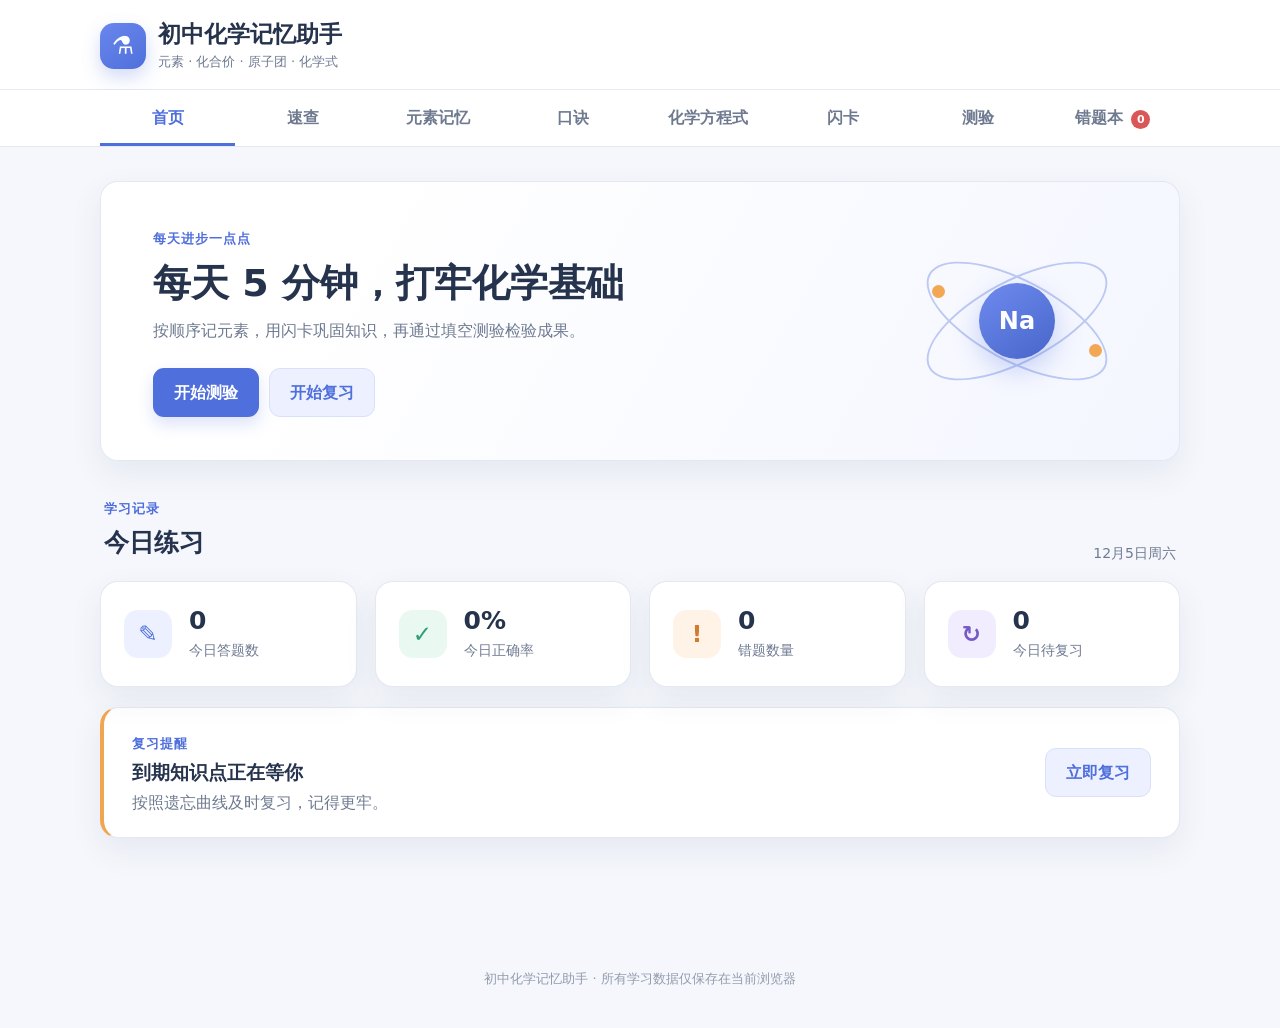
==== commit a5e7f6e5: "Add leveled chemical equation learning" ====
--- a/index.html
+++ b/index.html
@@ -21,6 +21,7 @@
       <button class="tab" data-tab="reference">速查</button>
       <button class="tab" data-tab="elements">元素记忆</button>
       <button class="tab" data-tab="mnemonic">口诀</button>
+      <button class="tab" data-tab="equations">化学方程式</button>
       <button class="tab" data-tab="flashcards">闪卡</button>
       <button class="tab" data-tab="quiz">测验</button>
       <button class="tab" data-tab="mistakes">错题本 <span id="mistake-badge" class="tab-badge" hidden>0</span></button>
@@ -113,6 +114,33 @@
       <aside class="tip-card"><strong>记忆提醒</strong><p>口诀记录的是常见化合价，具体物质中仍要根据化学式判断。</p></aside>
     </section>
 
+    <section id="equations" class="page">
+      <div class="page-intro intro-row">
+        <div>
+          <span class="eyebrow">分级学习 · 逐步解锁</span>
+          <h2>常见化学方程式</h2>
+          <p>默认从 Level 1 开始；本级至少答 8 题且正确率达到 80%，即可解锁下一级。</p>
+        </div>
+        <button class="button primary" id="start-equation-quiz">练习当前等级</button>
+      </div>
+      <div id="equation-levels" class="level-overview"></div>
+      <div class="equation-toolbar card">
+        <div id="equation-filters" class="filter-row">
+          <button class="filter active" data-level="1">Level 1</button>
+          <button class="filter" data-level="2">Level 2</button>
+          <button class="filter" data-level="3">Level 3</button>
+        </div>
+        <span id="equation-filter-note">基础必背</span>
+      </div>
+      <div id="equation-list" class="equation-list"></div>
+      <div id="equation-locked" class="locked-state card" hidden>
+        <div class="lock-icon">🔒</div>
+        <h3>这个等级尚未解锁</h3>
+        <p id="equation-lock-message">先完成上一级练习并达到 80% 正确率。</p>
+        <button class="button secondary" id="practice-unlocked-level">练习已解锁等级</button>
+      </div>
+    </section>
+
     <section id="flashcards" class="page">
       <div class="page-intro centered"><span class="eyebrow">快速记忆</span><h2>混合知识闪卡</h2><p>卡片来自化合价、原子团和常见化学式，每轮不重复。</p></div>
       <div class="study-panel">
--- a/style.css
+++ b/style.css
@@ -348,6 +348,65 @@
   border-radius: 14px;
 }
 .tip-card p { margin: 3px 0 0; }
+
+.level-overview { display: grid; grid-template-columns: repeat(3, 1fr); gap: 14px; margin-bottom: 18px; }
+.level-card { padding: 18px; box-shadow: none; }
+.level-card.locked { opacity: .6; background: #f4f5f8; }
+.level-card-top { display: flex; align-items: center; justify-content: space-between; color: var(--muted); font-size: 12px; }
+.level-card > strong { display: block; margin-top: 13px; font-size: 18px; }
+.level-card p { margin: 3px 0 12px; color: var(--muted); font-size: 13px; }
+.level-badge {
+  display: inline-block;
+  padding: 3px 8px;
+  color: #7254bf;
+  background: #f0ebff;
+  border-radius: 8px;
+  font-size: 11px;
+  font-weight: 800;
+}
+.unlock-bar { height: 6px; overflow: hidden; background: #e8eaf1; border-radius: 5px; }
+.unlock-bar i { display: block; height: 100%; background: var(--green); border-radius: 5px; }
+.equation-toolbar { margin-bottom: 16px; padding: 3px 16px 15px; display: flex; align-items: flex-end; justify-content: space-between; gap: 15px; }
+.equation-toolbar .filter-row { margin-bottom: 0; }
+.equation-toolbar > span { color: var(--muted); font-size: 13px; white-space: nowrap; }
+.filter.is-locked::after { content: " 🔒"; font-size: 10px; }
+.equation-list { display: grid; grid-template-columns: 1fr 1fr; gap: 14px; }
+.equation-card { padding: 20px; box-shadow: none; }
+.equation-heading { display: flex; align-items: flex-start; gap: 12px; }
+.equation-heading h3 { margin: 4px 0 0; font-size: 16px; }
+.equation-index {
+  flex: 0 0 32px;
+  width: 32px;
+  height: 32px;
+  display: grid;
+  place-items: center;
+  color: var(--primary);
+  background: var(--primary-soft);
+  border-radius: 9px;
+  font-weight: 800;
+}
+.equation-expression {
+  margin: 18px 0 14px;
+  padding: 15px 10px;
+  overflow-x: auto;
+  color: #293966;
+  background: #f7f9ff;
+  border: 1px solid #e2e7f8;
+  border-radius: 11px;
+  text-align: center;
+  white-space: nowrap;
+  font-family: Georgia, serif;
+  font-size: 19px;
+  font-weight: 700;
+}
+.equation-card dl { margin: 0; }
+.equation-card dl > div { display: grid; grid-template-columns: 48px 1fr; gap: 7px; margin-top: 7px; }
+.equation-card dt { color: var(--muted); font-size: 13px; }
+.equation-card dd { margin: 0; font-size: 13px; }
+.locked-state { padding: 55px 20px; text-align: center; }
+.lock-icon { font-size: 38px; }
+.locked-state h3 { margin-bottom: 4px; }
+.locked-state p { margin: 0 0 20px; color: var(--muted); }
 
 .element-controls {
   margin-bottom: 16px;
@@ -514,6 +573,7 @@
   .hero-visual { flex-basis: 170px; transform: scale(.8); }
   .reference-grid { grid-template-columns: repeat(3, 1fr); }
   .element-grid { grid-template-columns: repeat(5, 1fr); }
+  .equation-list { grid-template-columns: 1fr; }
   .stats-grid { gap: 10px; }
   .stats-grid.stats-four { grid-template-columns: repeat(2, 1fr); }
   .stat-card { padding: 17px 13px; gap: 10px; }
@@ -544,6 +604,9 @@
   .element-grid { grid-template-columns: repeat(4, 1fr); gap: 7px; }
   .element-card { min-height: 98px; }
   .element-training-grid { grid-template-columns: 1fr; }
+  .level-overview { grid-template-columns: 1fr; }
+  .equation-toolbar { align-items: flex-start; flex-direction: column; padding-top: 5px; }
+  .equation-expression { font-size: 16px; }
   .mnemonic-card { grid-template-columns: 35px 1fr; padding: 17px 15px; gap: 11px; }
   .mnemonic-number { width: 34px; height: 34px; }
   .mnemonic-line { font-size: 18px; }
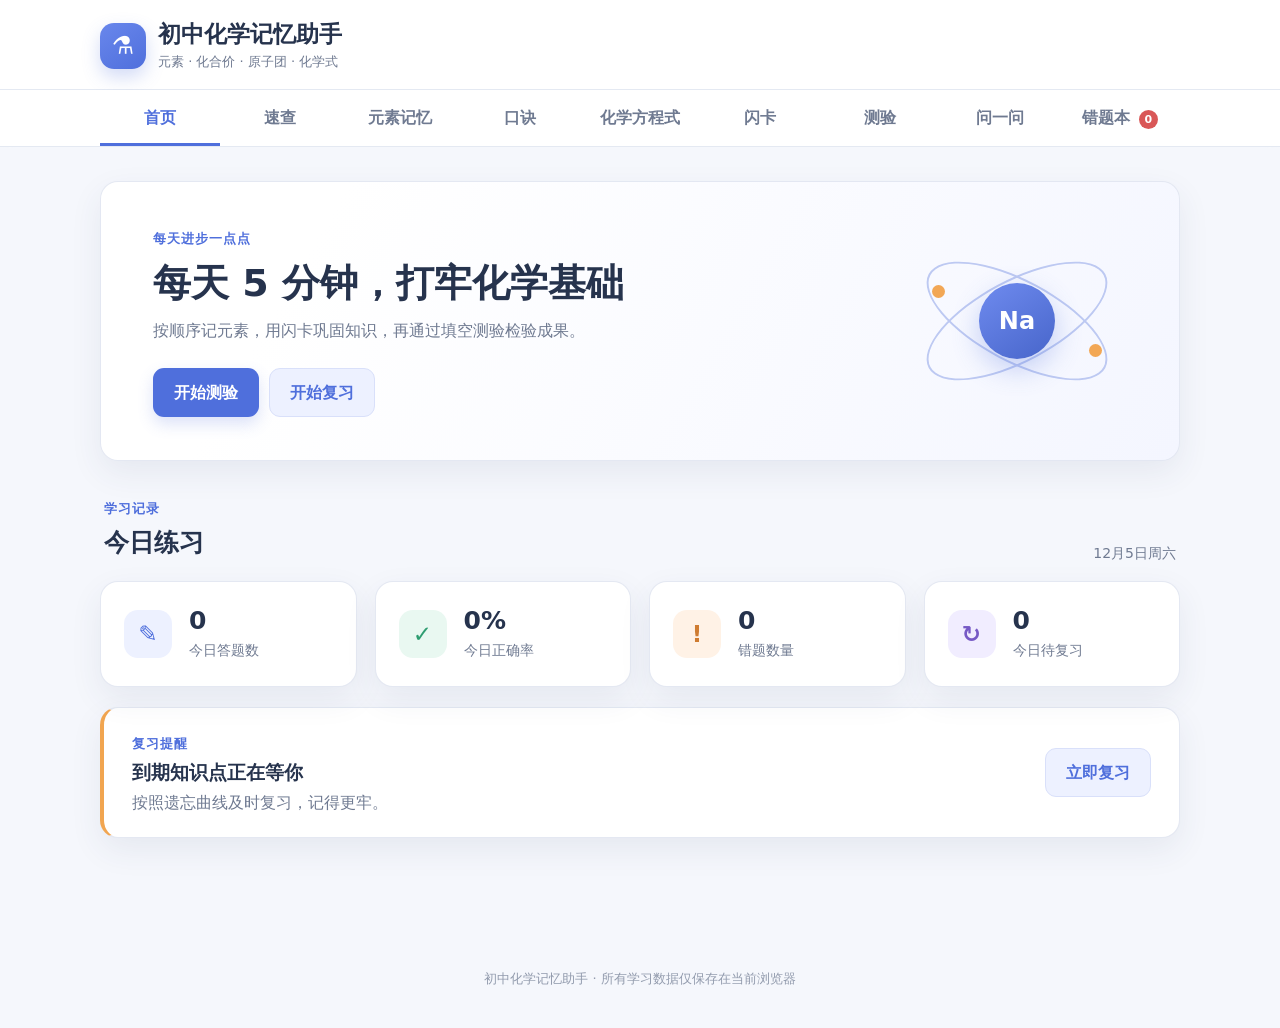
==== commit 5bba732e: "Add offline chemistry question assistant" ====
--- a/index.html
+++ b/index.html
@@ -24,6 +24,7 @@
       <button class="tab" data-tab="equations">化学方程式</button>
       <button class="tab" data-tab="flashcards">闪卡</button>
       <button class="tab" data-tab="quiz">测验</button>
+      <button class="tab" data-tab="ask">问一问</button>
       <button class="tab" data-tab="mistakes">错题本 <span id="mistake-badge" class="tab-badge" hidden>0</span></button>
     </div>
   </nav>
@@ -185,6 +186,32 @@
       </div>
     </section>
 
+    <section id="ask" class="page">
+      <div class="page-intro intro-row">
+        <div>
+          <span class="eyebrow">本地知识库 · 完全离线</span>
+          <h2>问一问</h2>
+          <p>可以询问元素、化合价、原子团、化学式或常见反应，不会连接 AI 或互联网。</p>
+        </div>
+        <button class="button danger-ghost" id="clear-chat">清空对话</button>
+      </div>
+      <div class="chat-shell card">
+        <div id="chat-history" class="chat-history" aria-live="polite"></div>
+        <div class="question-examples">
+          <span>试着问：</span>
+          <button data-question="P2O5 是啥">P2O5 是啥</button>
+          <button data-question="Fe 的化合价">Fe 的化合价</button>
+          <button data-question="石灰水变浑浊是什么反应">石灰水变浑浊</button>
+        </div>
+        <div class="chat-composer">
+          <label class="sr-only" for="ask-input">输入化学问题</label>
+          <input id="ask-input" autocomplete="off" placeholder="例如：SO4 是什么">
+          <button class="button primary" id="send-question">发送</button>
+        </div>
+      </div>
+      <p class="local-note">回答仅来自当前网页内置知识库，可能无法覆盖所有化学问题。</p>
+    </section>
+
     <section id="mistakes" class="page">
       <div class="page-intro intro-row">
         <div><span class="eyebrow">遗忘曲线复习</span><h2>错题本</h2><p>到期错题会在综合测验中优先出现。</p></div>
--- a/style.css
+++ b/style.css
@@ -31,6 +31,17 @@
 
 button, input { font: inherit; }
 button { cursor: pointer; }
+.sr-only {
+  position: absolute;
+  width: 1px;
+  height: 1px;
+  padding: 0;
+  margin: -1px;
+  overflow: hidden;
+  clip: rect(0, 0, 0, 0);
+  white-space: nowrap;
+  border: 0;
+}
 
 .app-header {
   background: var(--surface);
@@ -525,6 +536,56 @@
 .feedback.incorrect { color: var(--red); background: var(--red-soft); }
 .feedback.partial { color: var(--yellow); background: var(--yellow-soft); }
 #next-question { margin-top: 10px; }
+
+.chat-shell { width: min(780px, 100%); margin: 0 auto; overflow: hidden; }
+.chat-history {
+  height: 430px;
+  padding: 24px;
+  overflow-y: auto;
+  background: linear-gradient(180deg, #f8faff, #f5f7fc);
+  border-bottom: 1px solid var(--line);
+}
+.chat-message { display: flex; margin-bottom: 15px; }
+.chat-message.user { justify-content: flex-end; }
+.chat-bubble {
+  max-width: min(78%, 560px);
+  padding: 12px 15px;
+  color: var(--ink);
+  background: white;
+  border: 1px solid var(--line);
+  border-radius: 5px 16px 16px 16px;
+  box-shadow: 0 5px 14px rgba(45,59,96,.05);
+  white-space: pre-wrap;
+}
+.chat-message.user .chat-bubble {
+  color: white;
+  background: var(--primary);
+  border-color: var(--primary);
+  border-radius: 16px 5px 16px 16px;
+}
+.question-examples { padding: 12px 18px 0; display: flex; align-items: center; gap: 7px; overflow-x: auto; }
+.question-examples span { flex: 0 0 auto; color: var(--muted); font-size: 12px; }
+.question-examples button {
+  flex: 0 0 auto;
+  padding: 5px 9px;
+  color: var(--primary);
+  background: var(--primary-soft);
+  border: 0;
+  border-radius: 14px;
+  font-size: 12px;
+}
+.chat-composer { padding: 14px 18px 18px; display: grid; grid-template-columns: 1fr auto; gap: 10px; }
+.chat-composer input {
+  min-width: 0;
+  padding: 11px 13px;
+  color: var(--ink);
+  background: #fafbfe;
+  border: 2px solid var(--line);
+  border-radius: 11px;
+  outline: 0;
+}
+.chat-composer input:focus { border-color: #9eafea; box-shadow: 0 0 0 4px var(--primary-soft); }
+.local-note { color: var(--muted); text-align: center; font-size: 12px; }
 
 .legend { display: flex; gap: 15px; color: var(--muted); font-size: 13px; }
 .dot { display: inline-block; width: 8px; height: 8px; margin-right: 5px; border-radius: 50%; }
@@ -618,6 +679,10 @@
   .quiz-card { padding: 27px 20px 30px; }
   .quiz-stats { width: 100%; }
   .quiz-stats span { flex: 1; text-align: center; white-space: nowrap; }
+  .chat-history { height: 390px; padding: 16px 12px; }
+  .chat-bubble { max-width: 88%; }
+  .question-examples { padding-inline: 12px; }
+  .chat-composer { padding: 12px; }
   .mistake-card { grid-template-columns: 58px 1fr; padding: 17px 14px; gap: 12px; }
   .mistake-symbol { font-size: 29px; }
   .mistake-actions { justify-content: stretch; }
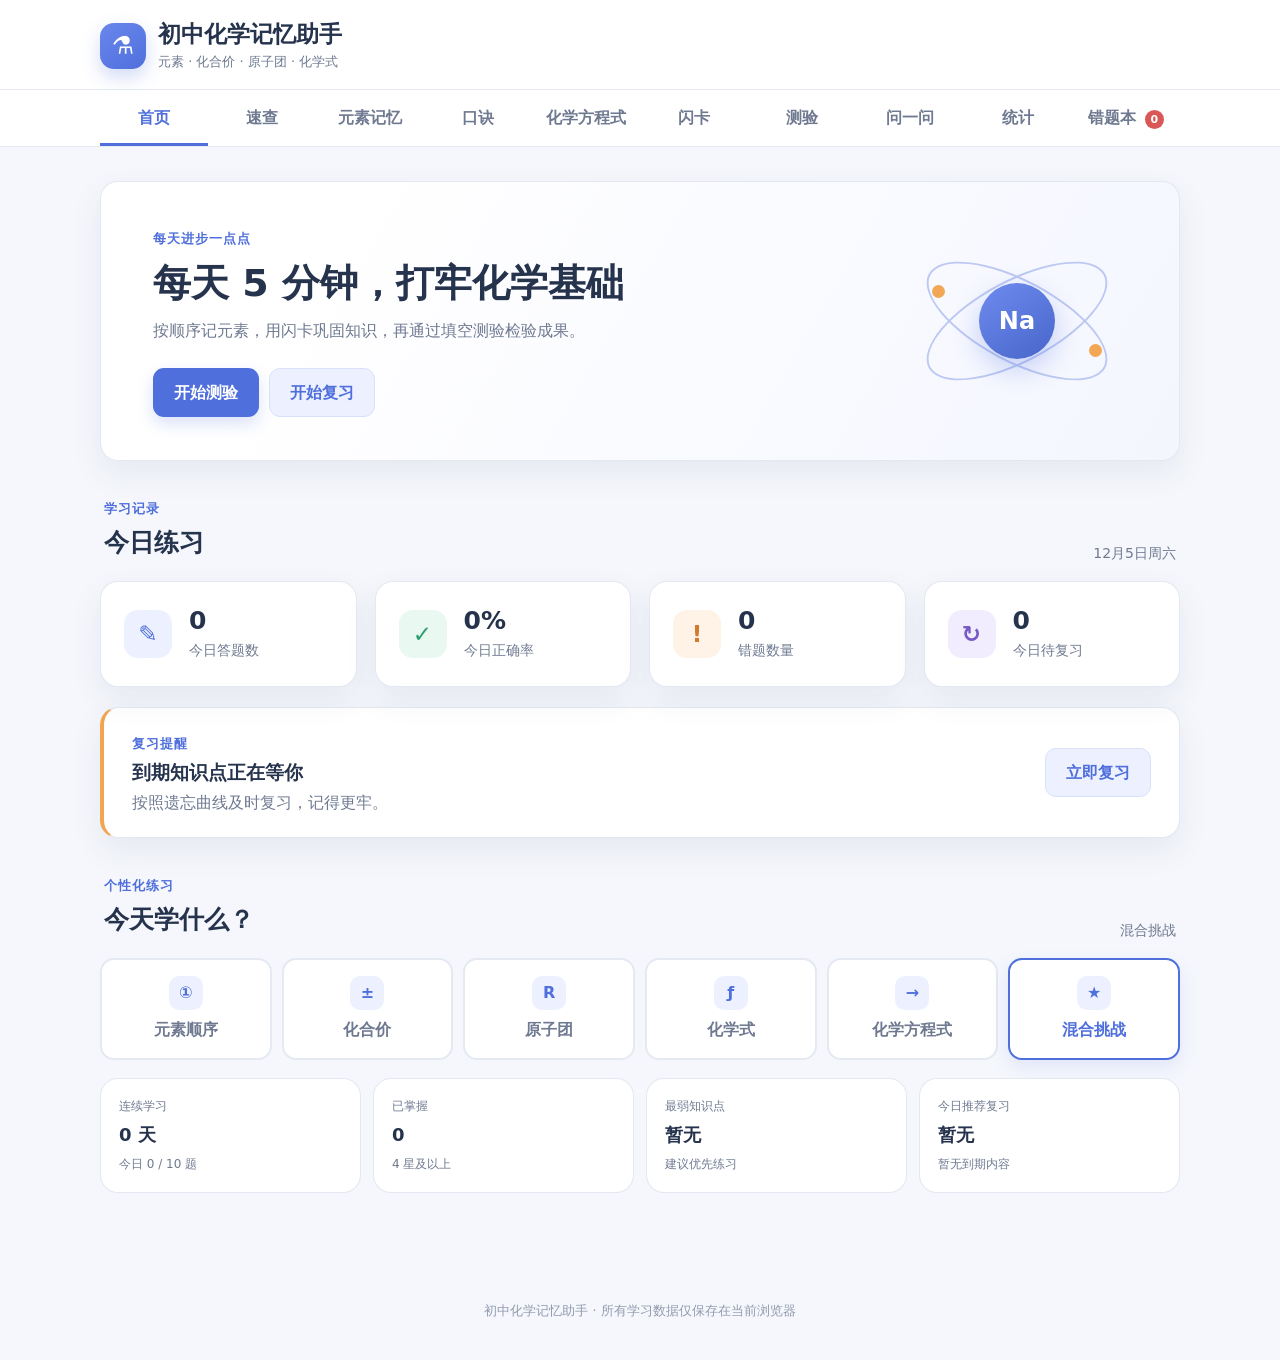
==== commit 4d6971db: "Normalize numbers in Chinese name answers" ====
--- a/index.html
+++ b/index.html
@@ -25,6 +25,7 @@
       <button class="tab" data-tab="flashcards">闪卡</button>
       <button class="tab" data-tab="quiz">测验</button>
       <button class="tab" data-tab="ask">问一问</button>
+      <button class="tab" data-tab="statistics">统计</button>
       <button class="tab" data-tab="mistakes">错题本 <span id="mistake-badge" class="tab-badge" hidden>0</span></button>
     </div>
   </nav>
@@ -57,6 +58,21 @@
         <div><span class="eyebrow">复习提醒</span><h3>到期知识点正在等你</h3><p>按照遗忘曲线及时复习，记得更牢。</p></div>
         <button class="button secondary" data-go-tab="quiz">立即复习</button>
       </div>
+      <div class="section-heading"><div><span class="eyebrow">个性化练习</span><h2>今天学什么？</h2></div><span id="active-mode-label" class="date-label">混合挑战</span></div>
+      <div id="study-mode-selector" class="mode-grid">
+        <button class="mode-card" data-mode="element"><span>①</span><strong>元素顺序</strong></button>
+        <button class="mode-card" data-mode="valence"><span>±</span><strong>化合价</strong></button>
+        <button class="mode-card" data-mode="radical"><span>R</span><strong>原子团</strong></button>
+        <button class="mode-card" data-mode="formula"><span>ƒ</span><strong>化学式</strong></button>
+        <button class="mode-card" data-mode="equation"><span>→</span><strong>化学方程式</strong></button>
+        <button class="mode-card active" data-mode="mixed"><span>★</span><strong>混合挑战</strong></button>
+      </div>
+      <div class="insight-grid">
+        <article class="insight-card card"><span>连续学习</span><strong id="home-streak">0 天</strong><small id="today-completion">今日未完成</small></article>
+        <article class="insight-card card"><span>已掌握</span><strong id="home-mastered">0</strong><small>4 星及以上</small></article>
+        <article class="insight-card card"><span>最弱知识点</span><strong id="home-weakest">暂无</strong><small>建议优先练习</small></article>
+        <article class="insight-card card"><span>今日推荐复习</span><strong id="home-recommended">暂无</strong><small id="home-recommended-note">暂无到期内容</small></article>
+      </div>
     </section>
 
     <section id="reference" class="page">
@@ -90,6 +106,7 @@
           <div class="mini-progress" id="element-progress">本轮进度：0 / 0</div>
           <h3 id="element-question">第 8 号元素是？</h3>
           <input id="element-answer" class="answer-input" autocomplete="off" placeholder="填写答案">
+          <p class="keyboard-hint">Enter 提交 / 下一题</p>
           <div id="element-feedback" class="feedback" hidden></div>
           <button id="element-submit" class="button primary wide">提交</button>
           <button id="element-next" class="button secondary wide" hidden>下一题</button>
@@ -99,6 +116,7 @@
           <div class="mini-progress" id="sequence-progress">本轮进度：0 / 0</div>
           <h3 id="sequence-question">H → He → ___ → Be</h3>
           <input id="sequence-answer" class="answer-input" autocomplete="off" placeholder="填写缺少的元素符号">
+          <p class="keyboard-hint">Enter 提交 / 下一题</p>
           <div id="sequence-feedback" class="feedback" hidden></div>
           <button id="sequence-submit" class="button primary wide">提交</button>
           <button id="sequence-next" class="button secondary wide" hidden>下一题</button>
@@ -166,6 +184,7 @@
     <section id="quiz" class="page">
       <div class="page-intro intro-row">
         <div><span class="eyebrow">核心填空训练</span><h2>综合测验</h2><p id="quiz-source">每轮覆盖全部题型，同一题不会重复。</p></div>
+        <button class="button ghost" id="toggle-focus">进入专注模式</button>
         <div class="quiz-stats">
           <span><span id="quiz-round-label">普通测验</span> <strong id="quiz-progress">0 / 0</strong></span>
           <span>连续答对 <strong id="quiz-streak">0</strong></span>
@@ -173,16 +192,24 @@
           <span>共 <strong id="quiz-total">0</strong> 题</span>
         </div>
       </div>
+      <button class="button ghost focus-exit" id="exit-focus" hidden>退出专注模式</button>
       <div class="quiz-card card">
-        <span id="quiz-type" class="chip">化合价</span>
+        <div class="quiz-card-top">
+          <span id="quiz-type" class="chip">化合价</span>
+          <strong id="quiz-position">第 1 / 1 题</strong>
+        </div>
         <p class="question-label">请填写答案</p>
         <div id="quiz-question" class="quiz-question">请填写 Fe 的常见化合价</div>
         <label for="quiz-input">你的答案</label>
         <input id="quiz-input" autocomplete="off" placeholder="请输入答案">
         <p id="quiz-help" class="input-help">可变价可用 “/”、逗号或空格分隔</p>
+        <p class="keyboard-hint">Enter 提交 / 下一题</p>
         <div id="quiz-feedback" class="feedback" hidden aria-live="polite"></div>
         <button id="submit-answer" class="button primary wide">提交答案</button>
-        <button id="next-question" class="button secondary wide" hidden>下一题</button>
+        <div class="quiz-navigation">
+          <button id="previous-question" class="button ghost" disabled>上一题</button>
+          <button id="next-question" class="button secondary" hidden>下一题</button>
+        </div>
       </div>
     </section>
 
@@ -212,6 +239,21 @@
       <p class="local-note">回答仅来自当前网页内置知识库，可能无法覆盖所有化学问题。</p>
     </section>
 
+    <section id="statistics" class="page">
+      <div class="page-intro"><span class="eyebrow">长期学习记录</span><h2>学习统计</h2><p>统计数据全部保存在当前浏览器。</p></div>
+      <div class="stats-grid stats-four">
+        <article class="stat-card card"><div><strong id="stats-total">0</strong><span>总答题数</span></div></article>
+        <article class="stat-card card"><div><strong id="stats-accuracy">0%</strong><span>总正确率</span></div></article>
+        <article class="stat-card card"><div><strong id="stats-today">0</strong><span>今日答题数</span></div></article>
+        <article class="stat-card card"><div><strong id="stats-streak">0 天</strong><span>连续学习</span></div></article>
+      </div>
+      <div class="statistics-grid">
+        <article class="card statistics-panel"><h3>各类型掌握情况</h3><div id="category-mastery"></div></article>
+        <article class="card statistics-panel"><h3>最容易错的 5 个知识点</h3><div id="top-mistakes"></div></article>
+        <article class="card statistics-panel wide-panel"><h3>最近复习记录</h3><div id="recent-reviews"></div></article>
+      </div>
+    </section>
+
     <section id="mistakes" class="page">
       <div class="page-intro intro-row">
         <div><span class="eyebrow">遗忘曲线复习</span><h2>错题本</h2><p>到期错题会在综合测验中优先出现。</p></div>
--- a/style.css
+++ b/style.css
@@ -253,6 +253,24 @@
 }
 .due-card h3 { margin: 2px 0; }
 .due-card p { margin: 0; color: var(--muted); }
+.mode-grid { display: grid; grid-template-columns: repeat(6, 1fr); gap: 10px; }
+.mode-card {
+  padding: 16px 8px;
+  display: flex;
+  flex-direction: column;
+  align-items: center;
+  gap: 7px;
+  color: var(--muted);
+  background: white;
+  border: 2px solid var(--line);
+  border-radius: 14px;
+}
+.mode-card span { width: 34px; height: 34px; display: grid; place-items: center; color: var(--primary); background: var(--primary-soft); border-radius: 10px; font-weight: 800; }
+.mode-card.active { color: var(--primary); border-color: var(--primary); box-shadow: 0 7px 18px rgba(79,111,220,.12); }
+.insight-grid { margin-top: 18px; display: grid; grid-template-columns: repeat(4, 1fr); gap: 12px; }
+.insight-card { padding: 18px; box-shadow: none; }
+.insight-card > span, .insight-card small { display: block; color: var(--muted); font-size: 12px; }
+.insight-card strong { display: block; margin: 5px 0; overflow: hidden; text-overflow: ellipsis; white-space: nowrap; font-size: 18px; }
 
 .page-intro { margin: 3px 4px 30px; }
 .page-intro.centered { text-align: center; }
@@ -315,6 +333,7 @@
 .reference-symbol { font-family: Georgia, serif; font-size: 32px; font-weight: bold; line-height: 1.2; }
 .reference-name { color: var(--muted); font-size: 13px; }
 .valence { margin-top: 12px; color: var(--primary); font-size: 18px; font-weight: 800; }
+.mastery-stars { margin-top: 6px; color: #e0a23b; font-size: 12px; letter-spacing: 1px; }
 .variable-label {
   position: absolute;
   top: 8px;
@@ -462,6 +481,8 @@
   outline: 0;
 }
 .answer-input:focus { border-color: #9eafea; box-shadow: 0 0 0 4px var(--primary-soft); }
+.answer-input[readonly], .quiz-card input[readonly] { color: var(--muted); background: #f1f3f8; }
+.keyboard-hint { margin: -7px 0 12px; color: #9aa2b2; text-align: left; font-size: 11px; }
 .training-card .feedback { margin-bottom: 12px; }
 .training-card .button + .button { margin-top: 8px; }
 
@@ -514,6 +535,8 @@
 .quiz-stats span { padding: 7px 11px; color: var(--muted); background: white; border: 1px solid var(--line); border-radius: 9px; font-size: 13px; }
 .quiz-stats strong { color: var(--primary); }
 .quiz-card { width: min(600px, 100%); margin: 10px auto; padding: 34px 44px 40px; text-align: center; }
+.quiz-card-top { display: flex; align-items: center; justify-content: space-between; gap: 12px; }
+.quiz-card-top > strong { color: var(--muted); font-size: 13px; }
 .question-label { margin: 24px 0 4px; color: var(--muted); }
 .quiz-name { margin-bottom: 27px; }
 .quiz-question { min-height: 90px; margin: 12px 0 25px; display: grid; place-items: center; font-size: 25px; font-weight: 800; }
@@ -531,11 +554,25 @@
 }
 .quiz-card input:focus { border-color: #9eafea; box-shadow: 0 0 0 4px var(--primary-soft); }
 .input-help { margin: 6px 0 18px; color: var(--muted); text-align: left; font-size: 12px; }
-.feedback { margin: 0 0 16px; padding: 12px 15px; border-radius: 10px; font-weight: 700; }
+.quiz-card .input-help + .keyboard-hint { margin-top: -15px; }
+.feedback { margin: 0 0 16px; padding: 12px 15px; border-radius: 10px; font-weight: 700; white-space: pre-wrap; }
 .feedback.correct { color: var(--green); background: var(--green-soft); }
 .feedback.incorrect { color: var(--red); background: var(--red-soft); }
 .feedback.partial { color: var(--yellow); background: var(--yellow-soft); }
-#next-question { margin-top: 10px; }
+.quiz-navigation { margin-top: 10px; display: grid; grid-template-columns: 1fr 1fr; gap: 10px; }
+.quiz-navigation .button:only-child { grid-column: 1 / -1; }
+.focus-exit { position: fixed; top: 18px; right: 18px; z-index: 50; }
+body.focus-mode .app-header,
+body.focus-mode .tab-bar,
+body.focus-mode footer,
+body.focus-mode #quiz .page-intro { display: none; }
+body.focus-mode .container { width: min(850px, calc(100% - 24px)); margin-top: 5vh; }
+body.focus-mode .page:not(#quiz) { display: none; }
+body.focus-mode #quiz { display: block; }
+body.focus-mode .quiz-card { width: 100%; padding: 7vh 8vw; }
+body.focus-mode .quiz-question { min-height: 150px; font-size: clamp(30px, 5vw, 46px); }
+body.focus-mode .quiz-card input { padding: 19px; font-size: 25px; }
+body.focus-mode .quiz-card .button { padding: 15px 24px; font-size: 18px; }
 
 .chat-shell { width: min(780px, 100%); margin: 0 auto; overflow: hidden; }
 .chat-history {
@@ -586,6 +623,16 @@
 }
 .chat-composer input:focus { border-color: #9eafea; box-shadow: 0 0 0 4px var(--primary-soft); }
 .local-note { color: var(--muted); text-align: center; font-size: 12px; }
+
+.statistics-grid { margin-top: 18px; display: grid; grid-template-columns: 1fr 1fr; gap: 16px; }
+.statistics-panel { padding: 22px; }
+.statistics-panel h3 { margin-top: 0; }
+.wide-panel { grid-column: 1 / -1; }
+.stat-list-row { padding: 10px 0; display: flex; justify-content: space-between; gap: 15px; border-bottom: 1px solid var(--line); }
+.stat-list-row:last-child { border-bottom: 0; }
+.stat-list-row span { overflow: hidden; text-overflow: ellipsis; white-space: nowrap; color: var(--muted); }
+.stat-list-row strong { color: var(--primary); white-space: nowrap; }
+.muted-text { color: var(--muted); }
 
 .legend { display: flex; gap: 15px; color: var(--muted); font-size: 13px; }
 .dot { display: inline-block; width: 8px; height: 8px; margin-right: 5px; border-radius: 50%; }
@@ -634,6 +681,8 @@
   .hero-visual { flex-basis: 170px; transform: scale(.8); }
   .reference-grid { grid-template-columns: repeat(3, 1fr); }
   .element-grid { grid-template-columns: repeat(5, 1fr); }
+  .mode-grid { grid-template-columns: repeat(3, 1fr); }
+  .insight-grid { grid-template-columns: repeat(2, 1fr); }
   .equation-list { grid-template-columns: 1fr; }
   .stats-grid { gap: 10px; }
   .stats-grid.stats-four { grid-template-columns: repeat(2, 1fr); }
@@ -665,6 +714,8 @@
   .element-grid { grid-template-columns: repeat(4, 1fr); gap: 7px; }
   .element-card { min-height: 98px; }
   .element-training-grid { grid-template-columns: 1fr; }
+  .statistics-grid { grid-template-columns: 1fr; }
+  .wide-panel { grid-column: auto; }
   .level-overview { grid-template-columns: 1fr; }
   .equation-toolbar { align-items: flex-start; flex-direction: column; padding-top: 5px; }
   .equation-expression { font-size: 16px; }
